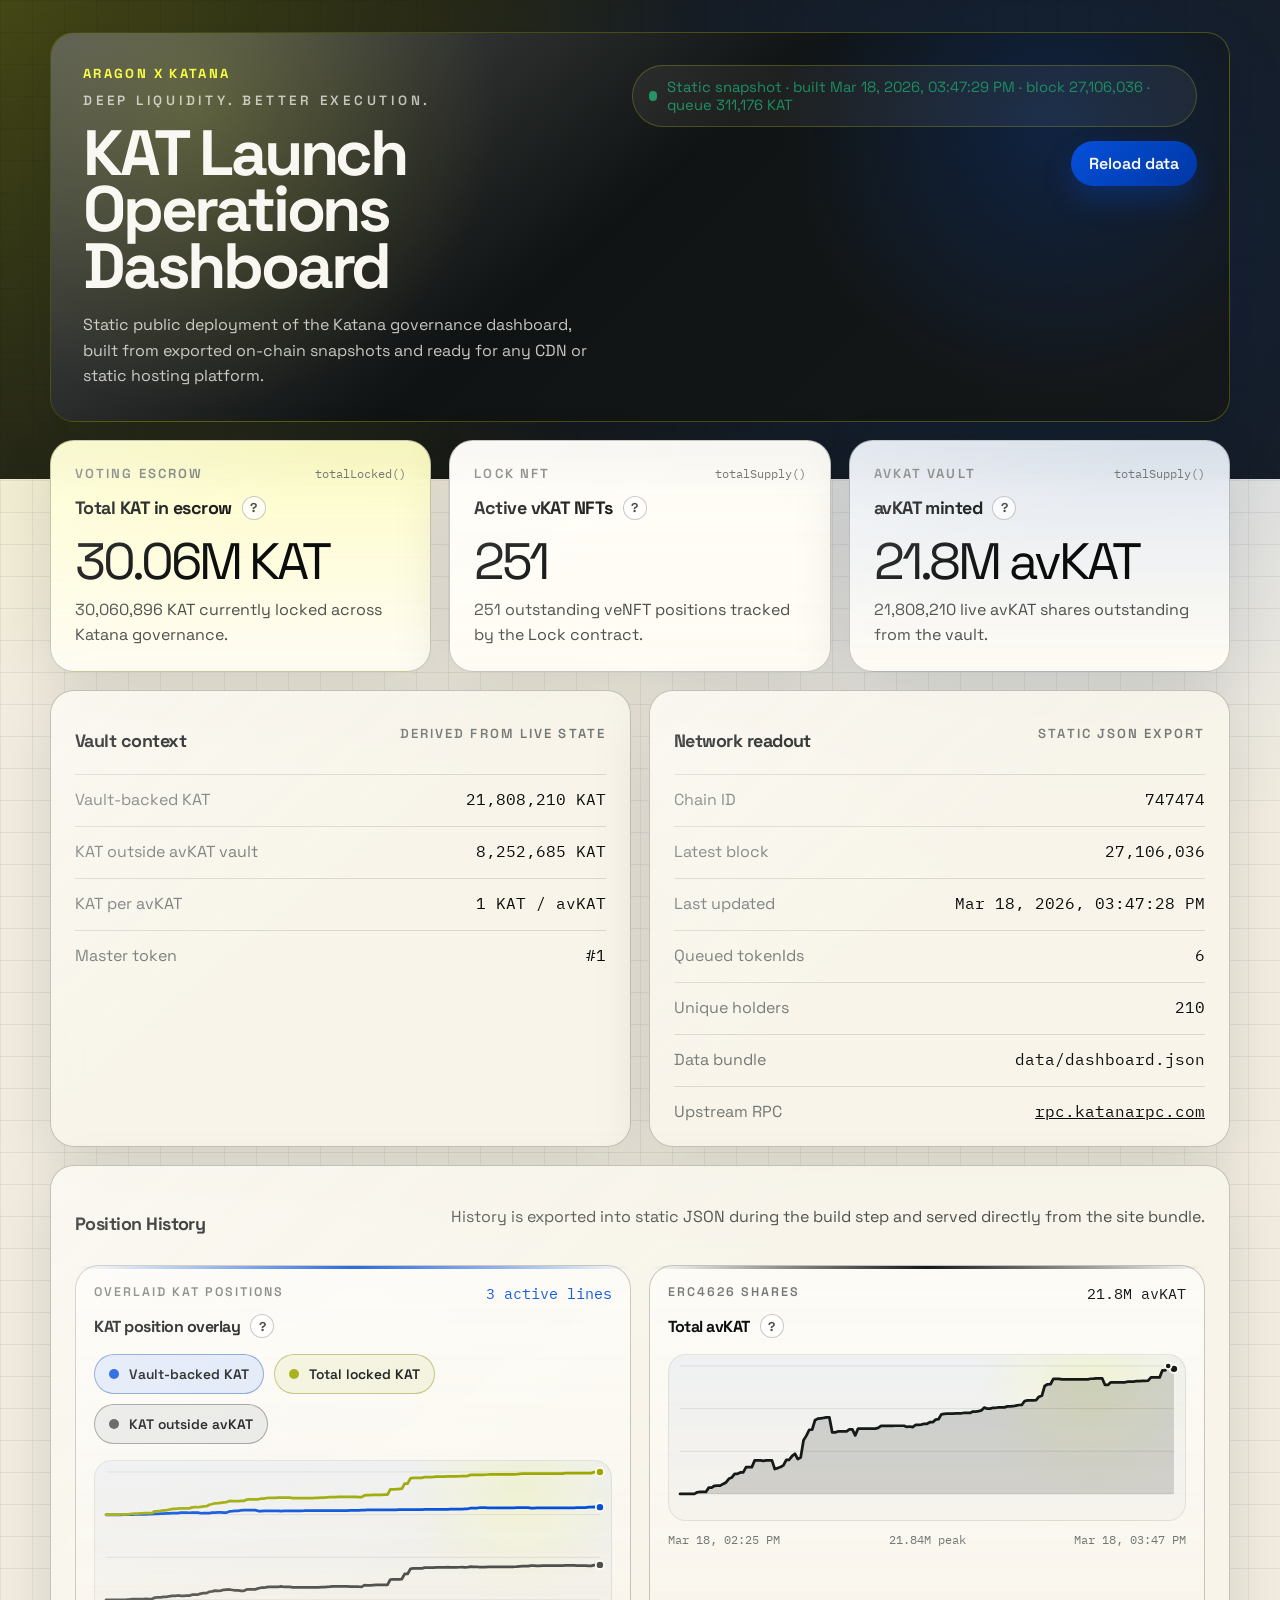
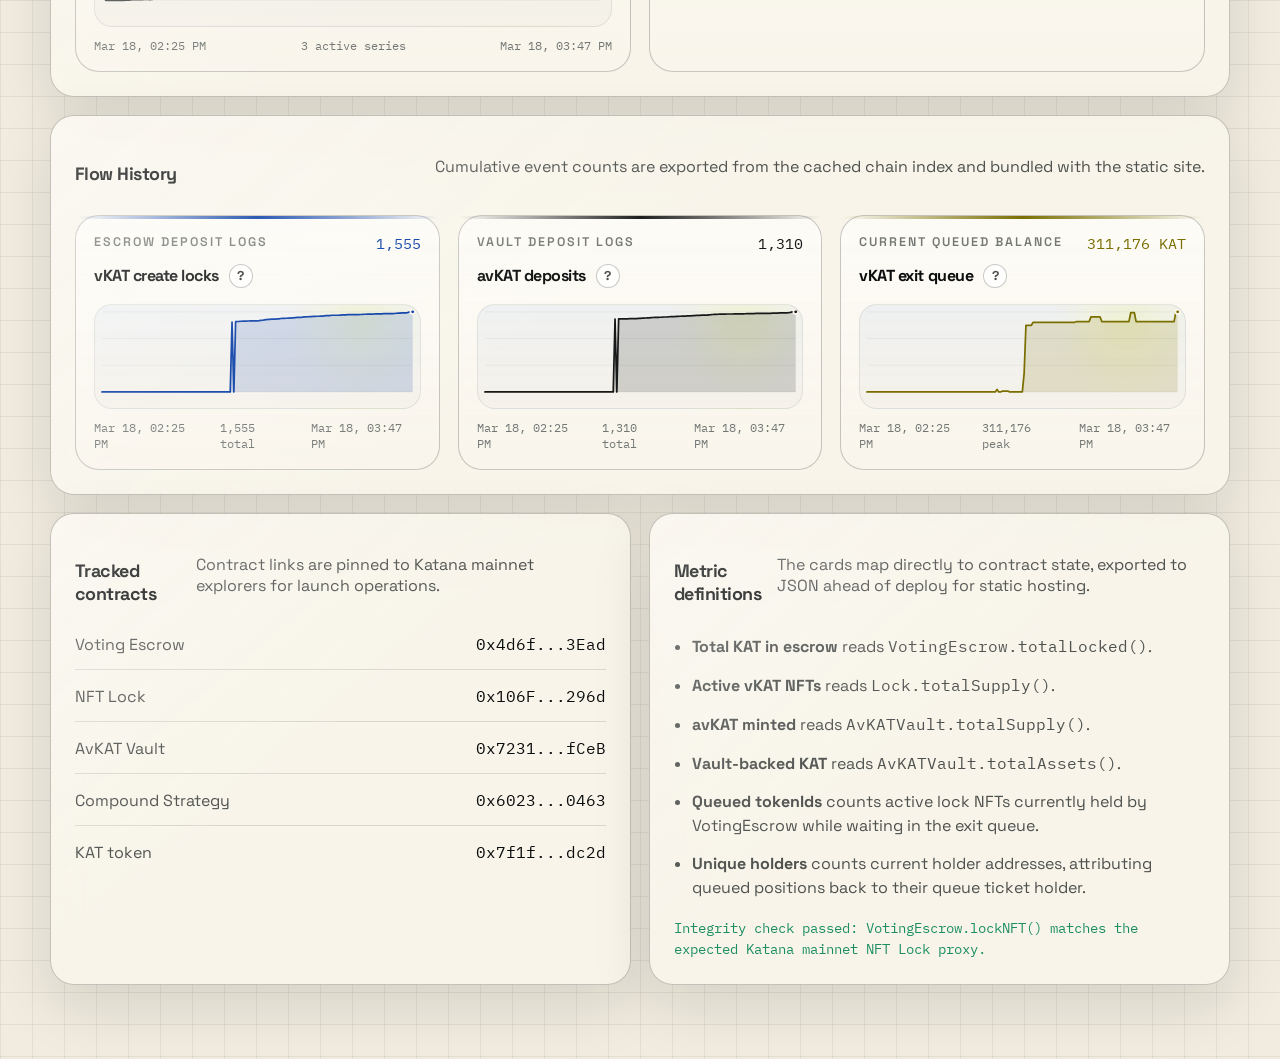
==== static/index.html @ 53f50e7d "works" ====
<!DOCTYPE html>
<html lang="en">
  <head>
    <meta charset="UTF-8" />
    <meta name="viewport" content="width=device-width, initial-scale=1.0" />
    <title>Katana KAT Launch Dashboard</title>
    <link rel="preconnect" href="https://fonts.googleapis.com" />
    <link rel="preconnect" href="https://fonts.gstatic.com" crossorigin />
    <link
      href="https://fonts.googleapis.com/css2?family=IBM+Plex+Mono:wght@400;500&family=Space+Grotesk:wght@400;500;700&display=swap"
      rel="stylesheet"
    />
    <link rel="stylesheet" href="./styles.css" />
  </head>
  <body>
    <div class="page-shell">
      <header class="hero panel">
        <div class="hero-copy">
          <p class="eyebrow">Aragon x Katana</p>
          <p class="hero-banner">Deep Liquidity. Better Execution.</p>
          <h1>KAT Launch Operations Dashboard</h1>
          <p class="hero-text">
            Static public deployment of the Katana governance dashboard, built from exported
            on-chain snapshots and ready for any CDN or static hosting platform.
          </p>
        </div>

        <div class="hero-actions">
          <div class="status-pill" id="statusPill" aria-live="polite">
            <span class="status-dot"></span>
            <span id="statusText">Loading exported Katana snapshot...</span>
          </div>
          <button class="refresh-button" id="refreshButton" type="button">Reload data</button>
        </div>
      </header>

      <section class="warning panel" id="serveWarning" hidden>
        <h2>Serve the static bundle over HTTP</h2>
        <p>
          This version reads from exported JSON files. Serve it with any static host or a local web
          server instead of opening <code>file://</code> directly.
        </p>
        <pre><code>cd /home/jordan/Documents/dev/crypto/aragon/katana-dash/static
python3 -m http.server 8787</code></pre>
      </section>

      <section class="metrics-grid">
        <article class="metric-card panel panel-amber">
          <div class="metric-meta">
            <span class="metric-kicker">Voting Escrow</span>
            <span class="metric-method">totalLocked()</span>
          </div>
          <div class="metric-title-row">
            <h2>Total KAT in escrow</h2>
            <button
              class="tooltip-trigger"
              type="button"
              data-tooltip="Reads VotingEscrow.totalLocked() to show the total amount of KAT currently locked across all vKAT positions."
              aria-label="Explain total KAT in escrow"
            >
              ?
            </button>
          </div>
          <p class="metric-value" id="totalLockedValue">--</p>
          <p class="metric-detail" id="totalLockedDetail">Loading live escrow balance...</p>
        </article>

        <article class="metric-card panel panel-cream">
          <div class="metric-meta">
            <span class="metric-kicker">Lock NFT</span>
            <span class="metric-method">totalSupply()</span>
          </div>
          <div class="metric-title-row">
            <h2>Active vKAT NFTs</h2>
            <button
              class="tooltip-trigger"
              type="button"
              data-tooltip="Reads Lock.totalSupply() to count outstanding veNFT positions that currently exist on Katana."
              aria-label="Explain active vKAT NFTs"
            >
              ?
            </button>
          </div>
          <p class="metric-value" id="activeNftsValue">--</p>
          <p class="metric-detail" id="activeNftsDetail">Loading current outstanding veNFT count...</p>
        </article>

        <article class="metric-card panel panel-rust">
          <div class="metric-meta">
            <span class="metric-kicker">AvKAT Vault</span>
            <span class="metric-method">totalSupply()</span>
          </div>
          <div class="metric-title-row">
            <h2>avKAT minted</h2>
            <button
              class="tooltip-trigger"
              type="button"
              data-tooltip="Reads AvKATVault.totalSupply() to show total outstanding avKAT shares that have been minted."
              aria-label="Explain avKAT minted"
            >
              ?
            </button>
          </div>
          <p class="metric-value" id="avKatMintedValue">--</p>
          <p class="metric-detail" id="avKatMintedDetail">Loading live avKAT share supply...</p>
        </article>
      </section>

      <section class="context-grid">
        <article class="panel context-card">
          <div class="context-heading">
            <h2>Vault context</h2>
            <span class="context-note">Derived from live state</span>
          </div>
          <dl class="data-list">
            <div>
              <dt>Vault-backed KAT</dt>
              <dd id="vaultAssetsValue">--</dd>
            </div>
            <div>
              <dt>KAT outside avKAT vault</dt>
              <dd id="externalLockedValue">--</dd>
            </div>
            <div>
              <dt>KAT per avKAT</dt>
              <dd id="sharePriceValue">--</dd>
            </div>
            <div>
              <dt>Master token</dt>
              <dd id="masterTokenValue">--</dd>
            </div>
          </dl>
        </article>

        <article class="panel context-card">
          <div class="context-heading">
            <h2>Network readout</h2>
            <span class="context-note">Static JSON export</span>
          </div>
          <dl class="data-list">
            <div>
              <dt>Chain ID</dt>
              <dd id="chainIdValue">--</dd>
            </div>
            <div>
              <dt>Latest block</dt>
              <dd id="blockNumberValue">--</dd>
            </div>
            <div>
              <dt>Last updated</dt>
              <dd id="lastUpdatedValue">--</dd>
            </div>
            <div>
              <dt>Queued tokenIds</dt>
              <dd id="queuedTokenIdsValue">--</dd>
            </div>
            <div>
              <dt>Unique holders</dt>
              <dd id="uniqueHolderCountValue">--</dd>
            </div>
            <div>
              <dt>Data bundle</dt>
              <dd id="dbPathValue">--</dd>
            </div>
            <div>
              <dt>Upstream RPC</dt>
              <dd><a href="https://rpc.katanarpc.com" target="_blank" rel="noreferrer">rpc.katanarpc.com</a></dd>
            </div>
          </dl>
        </article>
      </section>

      <section class="panel chart-section">
        <div class="section-heading">
          <h2>Position History</h2>
          <p>History is exported into static JSON during the build step and served directly from the site bundle.</p>
        </div>

        <div class="chart-grid chart-grid-wide">
          <article class="chart-card">
            <div class="chart-card-header">
              <div>
                <p class="chart-kicker">Overlaid KAT positions</p>
                <div class="chart-title-row">
                  <h3>KAT position overlay</h3>
                  <button
                    class="tooltip-trigger"
                    type="button"
                    data-tooltip="Compares the three KAT-denominated position series over time. Use the toggle chips to turn each line on or off."
                    aria-label="Explain KAT position overlay chart"
                  >
                    ?
                  </button>
                </div>
              </div>
              <p class="chart-current" id="katOverviewSummary">--</p>
            </div>
            <div class="chart-toggle-group" id="katOverviewLegend" aria-label="Toggle KAT series"></div>
            <div class="chart-shell" id="katOverviewChart"></div>
          </article>

          <article class="chart-card">
            <div class="chart-card-header">
              <div>
                <p class="chart-kicker">ERC4626 shares</p>
                <div class="chart-title-row">
                  <h3>Total avKAT</h3>
                  <button
                    class="tooltip-trigger"
                    type="button"
                    data-tooltip="Historical snapshots of AvKATVault.totalSupply(), showing total avKAT shares outstanding over time."
                    aria-label="Explain total avKAT chart"
                  >
                    ?
                  </button>
                </div>
              </div>
              <p class="chart-current" id="avKatSupplyChartValue">--</p>
            </div>
            <div class="chart-shell" id="avKatSupplyChart"></div>
          </article>
        </div>
      </section>

      <section class="panel chart-section">
        <div class="section-heading">
          <h2>Flow History</h2>
          <p>Cumulative event counts are exported from the cached chain index and bundled with the static site.</p>
        </div>

        <div class="chart-grid">
          <article class="chart-card">
            <div class="chart-card-header">
              <div>
                <p class="chart-kicker">Escrow deposit logs</p>
                <div class="chart-title-row">
                  <h3>vKAT create locks</h3>
                  <button
                    class="tooltip-trigger"
                    type="button"
                    data-tooltip="Cumulative count of VotingEscrow Deposit events, used here as the number of create-lock actions observed on Katana."
                    aria-label="Explain vKAT create locks chart"
                  >
                    ?
                  </button>
                </div>
              </div>
              <p class="chart-current" id="vkatCreateCountChartValue">--</p>
            </div>
            <div class="chart-shell" id="vkatCreateCountChart"></div>
          </article>

          <article class="chart-card">
            <div class="chart-card-header">
              <div>
                <p class="chart-kicker">Vault deposit logs</p>
                <div class="chart-title-row">
                  <h3>avKAT deposits</h3>
                  <button
                    class="tooltip-trigger"
                    type="button"
                    data-tooltip="Cumulative count of AvKATVault Deposit events, representing ERC4626 deposit actions into the avKAT vault."
                    aria-label="Explain avKAT deposits chart"
                  >
                    ?
                  </button>
                </div>
              </div>
              <p class="chart-current" id="avkatDepositCountChartValue">--</p>
            </div>
            <div class="chart-shell" id="avkatDepositCountChart"></div>
          </article>

          <article class="chart-card">
            <div class="chart-card-header">
              <div>
                <p class="chart-kicker">Current queued balance</p>
                <div class="chart-title-row">
                  <h3>vKAT exit queue</h3>
                  <button
                    class="tooltip-trigger"
                    type="button"
                    data-tooltip="Historical snapshots of VotingEscrow.currentExitingAmount(), showing how much KAT is currently sitting in the exit queue."
                    aria-label="Explain exit queue chart"
                  >
                    ?
                  </button>
                </div>
              </div>
              <p class="chart-current" id="exitQueueChartValue">--</p>
            </div>
            <div class="chart-shell" id="exitQueueChart"></div>
          </article>
        </div>
      </section>

      <section class="contracts-grid">
        <article class="panel contracts-panel">
          <div class="section-heading">
            <h2>Tracked contracts</h2>
            <p>Contract links are pinned to Katana mainnet explorers for launch operations.</p>
          </div>
          <div class="contract-list">
            <div class="contract-row">
              <span class="contract-label">Voting Escrow</span>
              <a
                id="votingEscrowLink"
                href="https://katanascan.com/address/0x4d6fC15Ca6258b168225D283262743C623c13Ead"
                target="_blank"
                rel="noreferrer"
              >
                0x4d6f...3Ead
              </a>
            </div>
            <div class="contract-row">
              <span class="contract-label">NFT Lock</span>
              <a
                id="lockNftLink"
                href="https://katanascan.com/address/0x106F7D67Ea25Cb9eFf5064CF604ebf6259Ff296d"
                target="_blank"
                rel="noreferrer"
              >
                0x106F...296d
              </a>
            </div>
            <div class="contract-row">
              <span class="contract-label">AvKAT Vault</span>
              <a
                id="vaultLink"
                href="https://katanascan.com/address/0x7231dbaCdFc968E07656D12389AB20De82FbfCeB"
                target="_blank"
                rel="noreferrer"
              >
                0x7231...fCeB
              </a>
            </div>
            <div class="contract-row">
              <span class="contract-label">Compound Strategy</span>
              <a id="strategyLink" href="#" target="_blank" rel="noreferrer">Loading...</a>
            </div>
            <div class="contract-row">
              <span class="contract-label">KAT token</span>
              <a id="katTokenLink" href="#" target="_blank" rel="noreferrer">Loading...</a>
            </div>
          </div>
        </article>

        <article class="panel methodology-panel">
          <div class="section-heading">
            <h2>Metric definitions</h2>
            <p>The cards map directly to contract state, exported to JSON ahead of deploy for static hosting.</p>
          </div>
          <ul class="methodology-list">
            <li><strong>Total KAT in escrow</strong> reads <code>VotingEscrow.totalLocked()</code>.</li>
            <li><strong>Active vKAT NFTs</strong> reads <code>Lock.totalSupply()</code>.</li>
            <li><strong>avKAT minted</strong> reads <code>AvKATVault.totalSupply()</code>.</li>
            <li><strong>Vault-backed KAT</strong> reads <code>AvKATVault.totalAssets()</code>.</li>
            <li><strong>Queued tokenIds</strong> counts active lock NFTs currently held by VotingEscrow while waiting in the exit queue.</li>
            <li><strong>Unique holders</strong> counts current holder addresses, attributing queued positions back to their queue ticket holder.</li>
          </ul>
          <p class="footnote" id="integrityNote">
            Integrity check pending: validating the escrow's reported lock NFT against the expected
            mainnet lock address.
          </p>
        </article>
      </section>
    </div>

    <script type="module" src="./app.js"></script>
  </body>
</html>
---- static/styles.css ----
:root {
  --bg: #f1ecdf;
  --bg-grid: rgba(8, 8, 8, 0.06);
  --panel: rgba(249, 245, 235, 0.9);
  --panel-strong: rgba(255, 252, 244, 0.96);
  --ink: #0b0d0d;
  --ink-soft: #4d504d;
  --ink-faint: #747875;
  --line: rgba(11, 13, 13, 0.12);
  --line-strong: rgba(11, 13, 13, 0.22);
  --katana-yellow: #f6ff09;
  --katana-blue: #0550db;
  --katana-blue-soft: rgba(5, 80, 219, 0.12);
  --katana-yellow-soft: rgba(246, 255, 9, 0.18);
  --success: #1c8e62;
  --danger: #d14f39;
  --shadow: 0 20px 60px rgba(9, 15, 24, 0.12);
  --radius: 24px;
}

* {
  box-sizing: border-box;
}

html {
  min-height: 100%;
  background:
    radial-gradient(circle at top left, rgba(246, 255, 9, 0.2), transparent 24%),
    radial-gradient(circle at 82% 8%, rgba(5, 80, 219, 0.18), transparent 24%),
    linear-gradient(180deg, #171918 0%, #171918 18%, var(--bg) 18%, var(--bg) 100%);
}

body {
  margin: 0;
  min-height: 100vh;
  color: var(--ink);
  font-family: "Space Grotesk", "Avenir Next", "Segoe UI", sans-serif;
  background:
    linear-gradient(90deg, var(--bg-grid) 1px, transparent 1px),
    linear-gradient(var(--bg-grid) 1px, transparent 1px);
  background-size: 32px 32px;
}

a {
  color: inherit;
}

code,
pre,
.metric-method,
.contract-row a,
.data-list dd,
.footnote {
  font-family: "IBM Plex Mono", "SFMono-Regular", monospace;
}

.page-shell {
  width: min(1180px, calc(100vw - 32px));
  margin: 0 auto;
  padding: 32px 0 56px;
}

.panel {
  position: relative;
  overflow: hidden;
  border: 1px solid var(--line-strong);
  border-radius: var(--radius);
  background: var(--panel);
  box-shadow: var(--shadow);
  backdrop-filter: blur(14px);
}

.panel::after {
  content: "";
  position: absolute;
  inset: 0;
  pointer-events: none;
  background: linear-gradient(140deg, rgba(255, 255, 255, 0.3), transparent 48%);
}

.hero {
  display: flex;
  gap: 24px;
  justify-content: space-between;
  padding: 32px;
  margin-bottom: 18px;
  color: #f8f6ef;
  border-color: rgba(246, 255, 9, 0.24);
  background:
    radial-gradient(circle at 12% 18%, rgba(246, 255, 9, 0.18), transparent 28%),
    radial-gradient(circle at 85% 24%, rgba(5, 80, 219, 0.22), transparent 26%),
    linear-gradient(135deg, #090b0b 0%, #121515 60%, #15181a 100%);
  animation: rise 0.55s ease-out both;
}

.hero-copy {
  max-width: 760px;
}

.eyebrow {
  margin: 0 0 10px;
  color: var(--katana-yellow);
  font-size: 0.82rem;
  font-weight: 700;
  letter-spacing: 0.18em;
  text-transform: uppercase;
}

.hero-banner {
  margin: 0 0 16px;
  color: rgba(248, 246, 239, 0.72);
  font-size: 0.84rem;
  font-weight: 600;
  letter-spacing: 0.28em;
  text-transform: uppercase;
}

.hero h1 {
  margin: 0;
  font-size: clamp(2.4rem, 5vw, 4.8rem);
  line-height: 0.88;
  letter-spacing: -0.05em;
  max-width: 10ch;
}

.hero-text {
  margin: 18px 0 0;
  max-width: 62ch;
  color: rgba(248, 246, 239, 0.78);
  font-size: 1rem;
  line-height: 1.6;
}

.hero-actions {
  display: flex;
  flex-direction: column;
  align-items: flex-end;
  gap: 14px;
  min-width: 240px;
}

.status-pill {
  display: inline-flex;
  align-items: center;
  gap: 10px;
  max-width: 100%;
  padding: 12px 16px;
  border: 1px solid rgba(246, 255, 9, 0.2);
  border-radius: 999px;
  color: rgba(248, 246, 239, 0.8);
  background: rgba(255, 255, 255, 0.06);
  font-size: 0.92rem;
}

.status-pill[data-state="ok"] {
  color: var(--success);
}

.status-pill[data-state="error"] {
  color: var(--danger);
}

.status-dot {
  width: 10px;
  height: 10px;
  border-radius: 999px;
  background: currentColor;
  box-shadow: 0 0 0 0 rgba(47, 124, 82, 0.34);
  animation: pulse 1.9s infinite;
}

.refresh-button {
  cursor: pointer;
  border: none;
  border-radius: 999px;
  padding: 12px 18px;
  color: #fbfbf3;
  background: linear-gradient(135deg, var(--katana-blue), #0037a3);
  font: inherit;
  font-weight: 600;
  box-shadow: 0 14px 28px rgba(5, 80, 219, 0.28);
  transition:
    transform 0.2s ease,
    opacity 0.2s ease;
}

.refresh-button:hover:not(:disabled) {
  transform: translateY(-1px);
}

.refresh-button:disabled {
  opacity: 0.62;
  cursor: wait;
}

.warning {
  margin-bottom: 18px;
  padding: 20px 22px;
  border-color: rgba(5, 80, 219, 0.24);
  background:
    linear-gradient(180deg, rgba(5, 80, 219, 0.08), rgba(255, 252, 244, 0.92)),
    var(--panel-strong);
}

.warning h2 {
  margin: 0 0 10px;
  font-size: 1rem;
}

.warning p,
.warning pre {
  margin: 0;
  color: var(--ink-soft);
  line-height: 1.5;
}

.warning pre {
  margin-top: 12px;
  padding: 12px 14px;
  border-radius: 18px;
  background: rgba(33, 24, 16, 0.07);
  overflow: auto;
}

.metrics-grid,
.context-grid,
.contracts-grid,
.chart-grid {
  display: grid;
  gap: 18px;
}

.metrics-grid {
  grid-template-columns: repeat(3, minmax(0, 1fr));
  margin-bottom: 18px;
}

.context-grid,
.contracts-grid {
  grid-template-columns: repeat(2, minmax(0, 1fr));
  margin-bottom: 18px;
}

.chart-grid {
  grid-template-columns: repeat(3, minmax(0, 1fr));
}

.chart-grid-wide {
  grid-template-columns: repeat(2, minmax(0, 1fr));
}

.metric-card,
.context-card,
.contracts-panel,
.methodology-panel,
.chart-section {
  padding: 24px;
  animation: rise 0.55s ease-out both;
}

.metrics-grid > :nth-child(2) {
  animation-delay: 0.08s;
}

.metrics-grid > :nth-child(3) {
  animation-delay: 0.16s;
}

.panel-amber {
  background:
    linear-gradient(180deg, rgba(246, 255, 9, 0.2), rgba(255, 252, 244, 0.94)),
    var(--panel-strong);
}

.panel-cream {
  background:
    linear-gradient(180deg, rgba(255, 255, 255, 0.3), rgba(255, 252, 244, 0.94)),
    var(--panel-strong);
}

.panel-rust {
  background:
    linear-gradient(180deg, rgba(5, 80, 219, 0.12), rgba(255, 252, 244, 0.94)),
    var(--panel-strong);
}

.metric-meta,
.section-heading,
.context-heading {
  display: flex;
  align-items: center;
  justify-content: space-between;
  gap: 16px;
}

.metric-kicker,
.context-note {
  color: var(--ink-faint);
  font-size: 0.82rem;
  font-weight: 600;
  letter-spacing: 0.16em;
  text-transform: uppercase;
}

.metric-method {
  color: var(--ink-faint);
  font-size: 0.75rem;
}

.metric-card h2,
.section-heading h2,
.context-heading h2 {
  margin: 14px 0 0;
  font-size: 1.12rem;
  letter-spacing: -0.03em;
}

.metric-title-row,
.chart-title-row {
  display: flex;
  align-items: center;
  gap: 10px;
  margin-top: 14px;
}

.metric-title-row h2,
.chart-title-row h3 {
  margin: 0;
}

.tooltip-trigger {
  position: relative;
  z-index: 3;
  flex: 0 0 auto;
  width: 24px;
  height: 24px;
  display: inline-flex;
  align-items: center;
  justify-content: center;
  padding: 0;
  border: 1px solid var(--line-strong);
  border-radius: 999px;
  background: rgba(255, 255, 255, 0.74);
  color: var(--ink-soft);
  font: inherit;
  font-size: 0.8rem;
  font-weight: 700;
  cursor: help;
  transition:
    color 0.16s ease,
    border-color 0.16s ease,
    background 0.16s ease,
    transform 0.16s ease;
}

.tooltip-trigger:hover,
.tooltip-trigger:focus,
.tooltip-trigger:focus-visible {
  color: #f8f6ef;
  border-color: rgba(246, 255, 9, 0.3);
  background: #0d1114;
  transform: translateY(-1px);
}

.tooltip-trigger::before,
.tooltip-trigger::after {
  position: absolute;
  left: 50%;
  opacity: 0;
  pointer-events: none;
  transition:
    opacity 0.16s ease,
    transform 0.16s ease;
}

.tooltip-trigger::before {
  content: "";
  top: calc(100% + 2px);
  transform: translate(-50%, -4px);
  border: 7px solid transparent;
  border-bottom: none;
  border-top-color: #0d1114;
}

.tooltip-trigger::after {
  content: attr(data-tooltip);
  top: calc(100% + 10px);
  width: min(260px, 62vw);
  transform: translate(-50%, -6px);
  padding: 10px 12px;
  border: 1px solid rgba(246, 255, 9, 0.32);
  border-radius: 14px;
  color: #f5f4ed;
  background: #0d1114;
  box-shadow: 0 18px 42px rgba(9, 15, 24, 0.28);
  font-family: "IBM Plex Mono", "SFMono-Regular", monospace;
  font-size: 0.74rem;
  font-weight: 400;
  line-height: 1.55;
  text-align: left;
  white-space: normal;
}

.tooltip-trigger:hover::before,
.tooltip-trigger:hover::after,
.tooltip-trigger:focus::before,
.tooltip-trigger:focus::after,
.tooltip-trigger:focus-visible::before,
.tooltip-trigger:focus-visible::after {
  opacity: 1;
  transform: translate(-50%, 0);
}

.tooltip-trigger:focus {
  outline: 2px solid var(--katana-blue);
  outline-offset: 2px;
}

.tooltip-trigger:focus-visible {
  outline: 2px solid var(--katana-blue);
  outline-offset: 2px;
}

.tooltip-trigger:focus:not(:focus-visible) {
  outline: none;
}

.section-heading p,
.metric-detail,
.methodology-panel p,
.footnote {
  color: var(--ink-soft);
}

.metric-value {
  margin: 18px 0 12px;
  font-size: clamp(2rem, 4vw, 3.6rem);
  line-height: 0.94;
  letter-spacing: -0.06em;
}

.metric-detail {
  margin: 0;
  min-height: 3em;
  line-height: 1.55;
}

.data-list {
  display: grid;
  gap: 16px;
  margin: 22px 0 0;
}

.data-list div {
  display: flex;
  justify-content: space-between;
  gap: 16px;
  padding-top: 14px;
  border-top: 1px solid var(--line);
}

.data-list dt {
  color: var(--ink-faint);
}

.data-list dd {
  margin: 0;
  text-align: right;
}

.contract-list {
  display: grid;
  gap: 16px;
  margin-top: 22px;
}

.chart-section {
  margin-bottom: 18px;
}

.chart-grid {
  margin-top: 22px;
}

.chart-card {
  --chart-accent: var(--katana-blue);
  position: relative;
  display: flex;
  flex-direction: column;
  padding: 18px;
  border: 1px solid var(--line-strong);
  border-radius: 24px;
  background:
    linear-gradient(180deg, rgba(255, 255, 255, 0.58), rgba(249, 245, 235, 0.92));
}

.chart-card::before {
  content: "";
  position: absolute;
  inset: 0 0 auto;
  height: 3px;
  background: linear-gradient(90deg, rgba(11, 13, 13, 0), var(--chart-accent), rgba(11, 13, 13, 0));
}

.chart-card-header {
  display: flex;
  align-items: flex-start;
  justify-content: space-between;
  gap: 16px;
  margin-bottom: 16px;
}

.chart-kicker {
  margin: 0 0 6px;
  color: var(--ink-faint);
  font-size: 0.78rem;
  font-weight: 600;
  letter-spacing: 0.16em;
  text-transform: uppercase;
}

.chart-card h3 {
  margin: 0;
  font-size: 1rem;
  letter-spacing: -0.03em;
}

.chart-current {
  margin: 0;
  color: var(--chart-accent);
  font-family: "IBM Plex Mono", "SFMono-Regular", monospace;
  font-size: 0.92rem;
  text-align: right;
}

.chart-shell {
  flex: 1 1 auto;
  min-height: 0;
}

.chart-toggle-group {
  display: flex;
  flex-wrap: wrap;
  gap: 10px;
  margin: 0 0 16px;
}

.chart-toggle {
  display: inline-flex;
  align-items: center;
  gap: 10px;
  padding: 10px 14px;
  border: 1px solid rgba(11, 13, 13, 0.12);
  border-radius: 999px;
  background: rgba(255, 255, 255, 0.58);
  color: var(--ink-soft);
  font: inherit;
  font-size: 0.86rem;
  font-weight: 600;
  cursor: pointer;
  transition:
    transform 0.16s ease,
    border-color 0.16s ease,
    color 0.16s ease,
    background 0.16s ease;
}

.chart-toggle:hover,
.chart-toggle:focus,
.chart-toggle:focus-visible {
  transform: translateY(-1px);
  border-color: color-mix(in srgb, var(--toggle-color) 30%, rgba(11, 13, 13, 0.16));
  color: var(--ink);
}

.chart-toggle.is-active {
  border-color: color-mix(in srgb, var(--toggle-color) 35%, rgba(11, 13, 13, 0.16));
  background: color-mix(in srgb, var(--toggle-color) 12%, rgba(255, 255, 255, 0.66));
  color: var(--ink);
}

.chart-toggle:focus-visible {
  outline: 2px solid rgba(5, 80, 219, 0.6);
  outline-offset: 2px;
}

.chart-toggle-swatch,
.chart-tooltip-series-dot {
  width: 10px;
  height: 10px;
  border-radius: 999px;
  flex: 0 0 auto;
  background: var(--toggle-color);
}

.chart-interactive {
  position: relative;
  aspect-ratio: 560 / 180;
  overflow: hidden;
  border: 1px solid rgba(11, 13, 13, 0.08);
  border-radius: 18px;
  background:
    radial-gradient(circle at 82% 16%, rgba(246, 255, 9, 0.12), transparent 26%),
    linear-gradient(180deg, rgba(5, 80, 219, 0.05), rgba(11, 13, 13, 0.02));
  cursor: crosshair;
  touch-action: pan-y;
}

.chart-interactive:focus,
.chart-interactive:focus-visible {
  outline: 2px solid rgba(5, 80, 219, 0.7);
  outline-offset: 2px;
}

.chart-hover-line,
.chart-hover-dot,
.chart-hover-tooltip,
.chart-hover-series {
  position: absolute;
  z-index: 2;
  pointer-events: none;
}

.chart-hover-line,
.chart-hover-dot,
.chart-hover-tooltip {
  opacity: 0;
  transition: opacity 0.12s ease;
}

.chart-interactive.is-active .chart-hover-line,
.chart-interactive.is-active .chart-hover-dot,
.chart-interactive.is-active .chart-hover-tooltip {
  opacity: 1;
}

.chart-hover-line {
  top: 0;
  bottom: 0;
  width: 1px;
  background: rgba(11, 13, 13, 0.18);
  transform: translateX(-0.5px);
}

.chart-hover-series {
  inset: 0;
}

.chart-hover-dot {
  width: 10px;
  height: 10px;
  border: 2px solid #f8f3e6;
  border-radius: 999px;
  transform: translate(-50%, -50%);
  box-shadow: 0 6px 16px rgba(9, 15, 24, 0.2);
}

.chart-hover-tooltip {
  top: 0;
  left: 0;
  min-width: 132px;
  max-width: 180px;
  padding: 10px 12px;
  border: 1px solid rgba(246, 255, 9, 0.24);
  border-radius: 14px;
  background: rgba(11, 13, 13, 0.94);
  color: #f5f4ed;
  box-shadow: 0 18px 40px rgba(9, 15, 24, 0.28);
}

.chart-hover-tooltip-wide {
  min-width: 220px;
  max-width: 320px;
}

.chart-tooltip-label,
.chart-tooltip-value {
  margin: 0;
  font-family: "IBM Plex Mono", "SFMono-Regular", monospace;
  line-height: 1.45;
}

.chart-tooltip-label {
  color: rgba(245, 244, 237, 0.68);
  font-size: 0.72rem;
}

.chart-tooltip-value {
  margin-top: 4px;
  font-size: 0.82rem;
  font-weight: 500;
}

.chart-tooltip-list {
  display: grid;
  gap: 8px;
  margin-top: 8px;
  font-family: "IBM Plex Mono", "SFMono-Regular", monospace;
  font-size: 0.78rem;
}

.chart-tooltip-row {
  display: flex;
  justify-content: space-between;
  gap: 16px;
}

.chart-tooltip-series {
  display: inline-flex;
  align-items: center;
  gap: 8px;
  color: rgba(245, 244, 237, 0.9);
}

.chart-svg {
  display: block;
  width: 100%;
  height: 100%;
}

.chart-grid-line {
  stroke: rgba(11, 13, 13, 0.1);
  stroke-width: 1;
}

.chart-area {
  opacity: 0.16;
}

.chart-line {
  fill: none;
  stroke-width: 3;
  stroke-linecap: round;
  stroke-linejoin: round;
}

.chart-endpoint {
  stroke: #fff9f1;
  stroke-width: 2;
}

.chart-footer {
  display: flex;
  justify-content: space-between;
  gap: 16px;
  margin-top: 10px;
  color: var(--ink-faint);
  font-family: "IBM Plex Mono", "SFMono-Regular", monospace;
  font-size: 0.78rem;
}

.chart-empty {
  display: flex;
  align-items: center;
  justify-content: center;
  min-height: 180px;
  padding: 18px;
  border: 1px dashed rgba(11, 13, 13, 0.18);
  border-radius: 20px;
  color: var(--ink-faint);
  font-size: 0.92rem;
  text-align: center;
  line-height: 1.5;
  background: rgba(255, 255, 255, 0.46);
}

.contract-row {
  display: flex;
  flex-wrap: wrap;
  align-items: center;
  justify-content: space-between;
  gap: 10px 18px;
  padding-bottom: 14px;
  border-bottom: 1px solid var(--line);
}

.contract-row:last-child {
  padding-bottom: 0;
  border-bottom: none;
}

.contract-label {
  color: var(--ink-soft);
}

.contract-row a {
  text-decoration: none;
}

.contract-row a:hover {
  text-decoration: underline;
}

.methodology-list {
  display: grid;
  gap: 14px;
  margin: 22px 0 18px;
  padding-left: 18px;
  color: var(--ink-soft);
  line-height: 1.5;
}

.footnote {
  margin: 0;
  font-size: 0.88rem;
  line-height: 1.5;
}

.is-live {
  animation: flash 0.65s ease;
}

@keyframes rise {
  from {
    opacity: 0;
    transform: translateY(14px);
  }

  to {
    opacity: 1;
    transform: translateY(0);
  }
}

@keyframes pulse {
  0% {
    box-shadow: 0 0 0 0 rgba(47, 124, 82, 0.35);
  }

  70% {
    box-shadow: 0 0 0 10px rgba(47, 124, 82, 0);
  }

  100% {
    box-shadow: 0 0 0 0 rgba(47, 124, 82, 0);
  }
}

@keyframes flash {
  0% {
    background-color: rgba(213, 141, 42, 0.18);
  }

  100% {
    background-color: transparent;
  }
}

@media (max-width: 980px) {
  .metrics-grid,
  .context-grid,
  .contracts-grid,
  .chart-grid,
  .chart-grid-wide {
    grid-template-columns: 1fr;
  }

  .hero {
    flex-direction: column;
  }

  .hero-actions {
    align-items: flex-start;
    min-width: 0;
  }
}

@media (max-width: 640px) {
  .page-shell {
    width: min(100vw - 20px, 1180px);
    padding-top: 18px;
    padding-bottom: 28px;
  }

  .hero,
  .metric-card,
  .context-card,
  .contracts-panel,
  .methodology-panel,
  .chart-section,
  .warning {
    padding: 20px;
    border-radius: 22px;
  }

  .metric-value {
    font-size: 2.2rem;
  }

  .data-list div,
  .contract-row,
  .metric-meta,
  .section-heading,
  .context-heading,
  .chart-card-header,
  .metric-title-row,
  .chart-title-row {
    flex-direction: column;
    align-items: flex-start;
  }

  .data-list dd {
    text-align: left;
  }

  .chart-current {
    text-align: left;
  }

  .tooltip-trigger::after {
    left: 0;
    transform: translate(0, -6px);
  }

  .tooltip-trigger::before {
    left: 12px;
    transform: translate(0, -4px);
  }

.tooltip-trigger:hover::before,
.tooltip-trigger:hover::after,
.tooltip-trigger:focus::before,
.tooltip-trigger:focus::after,
.tooltip-trigger:focus-visible::before,
.tooltip-trigger:focus-visible::after {
  transform: translate(0, 0);
}
}
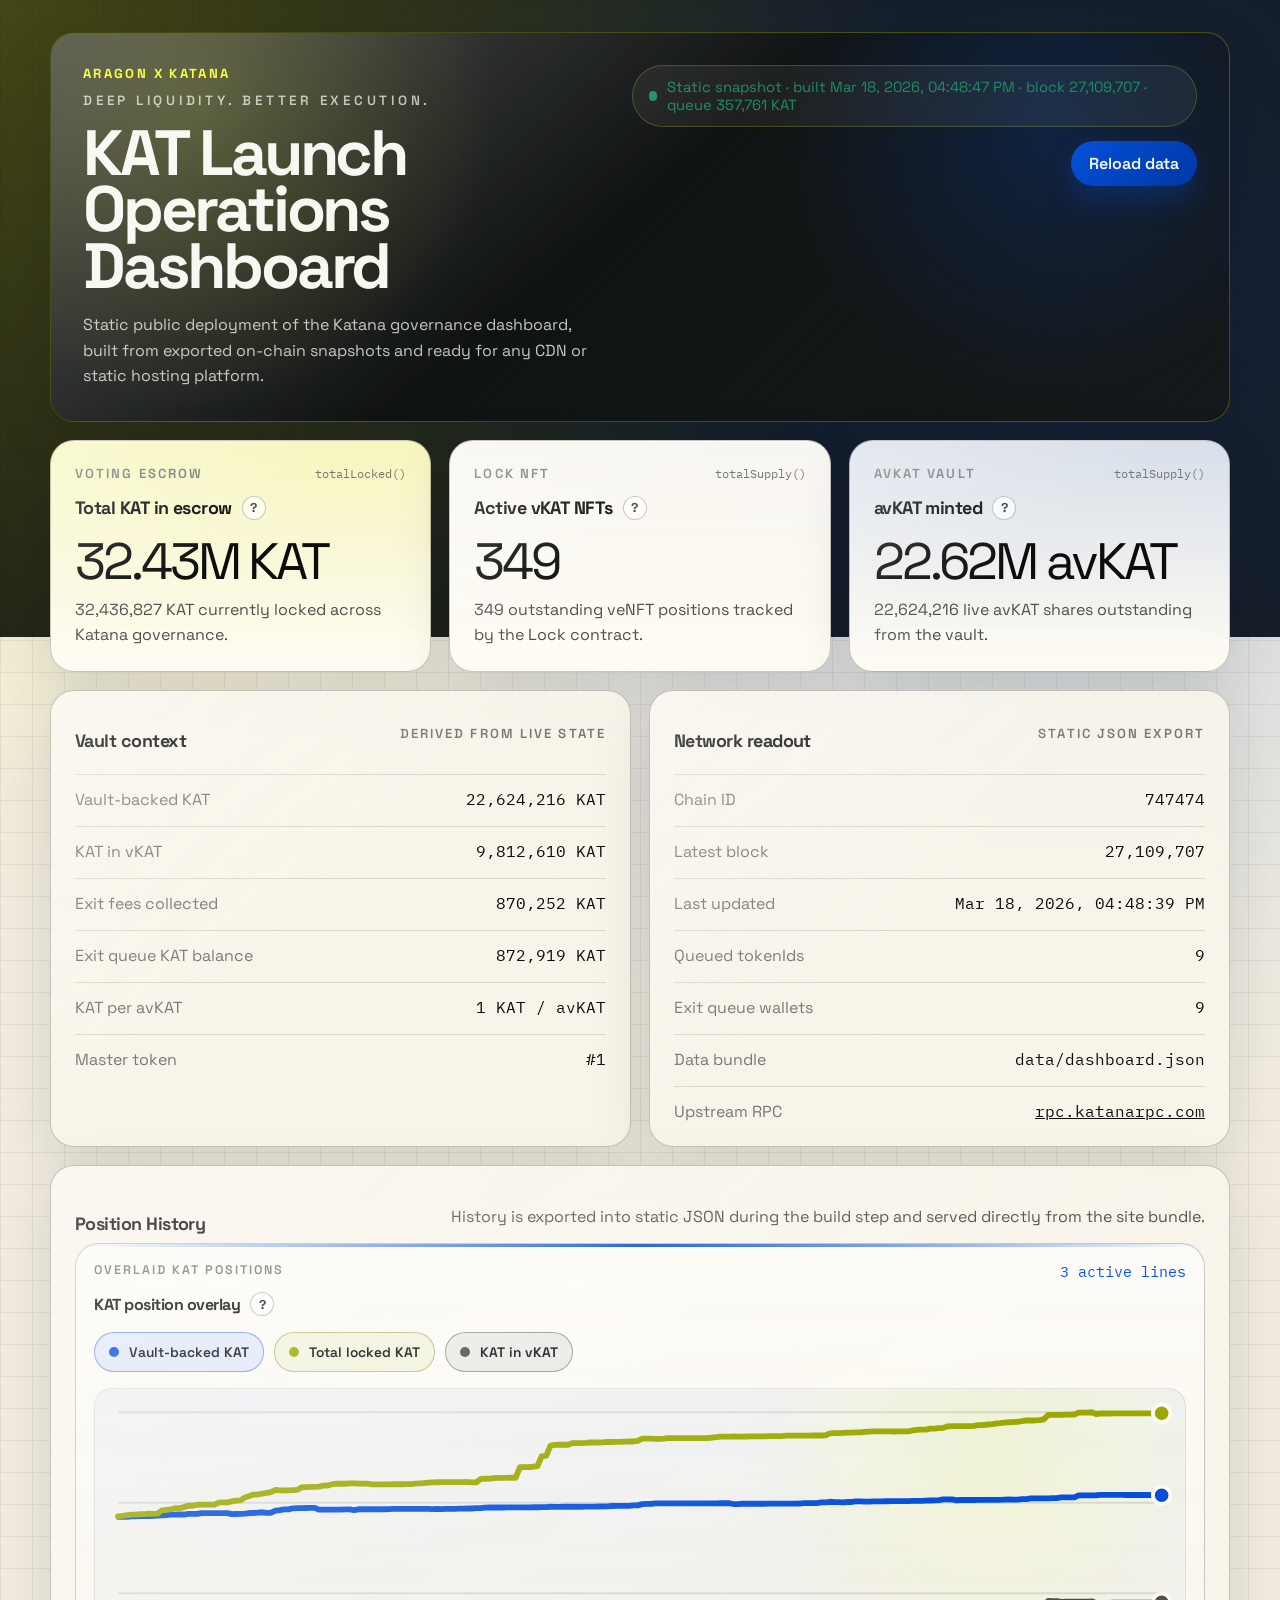
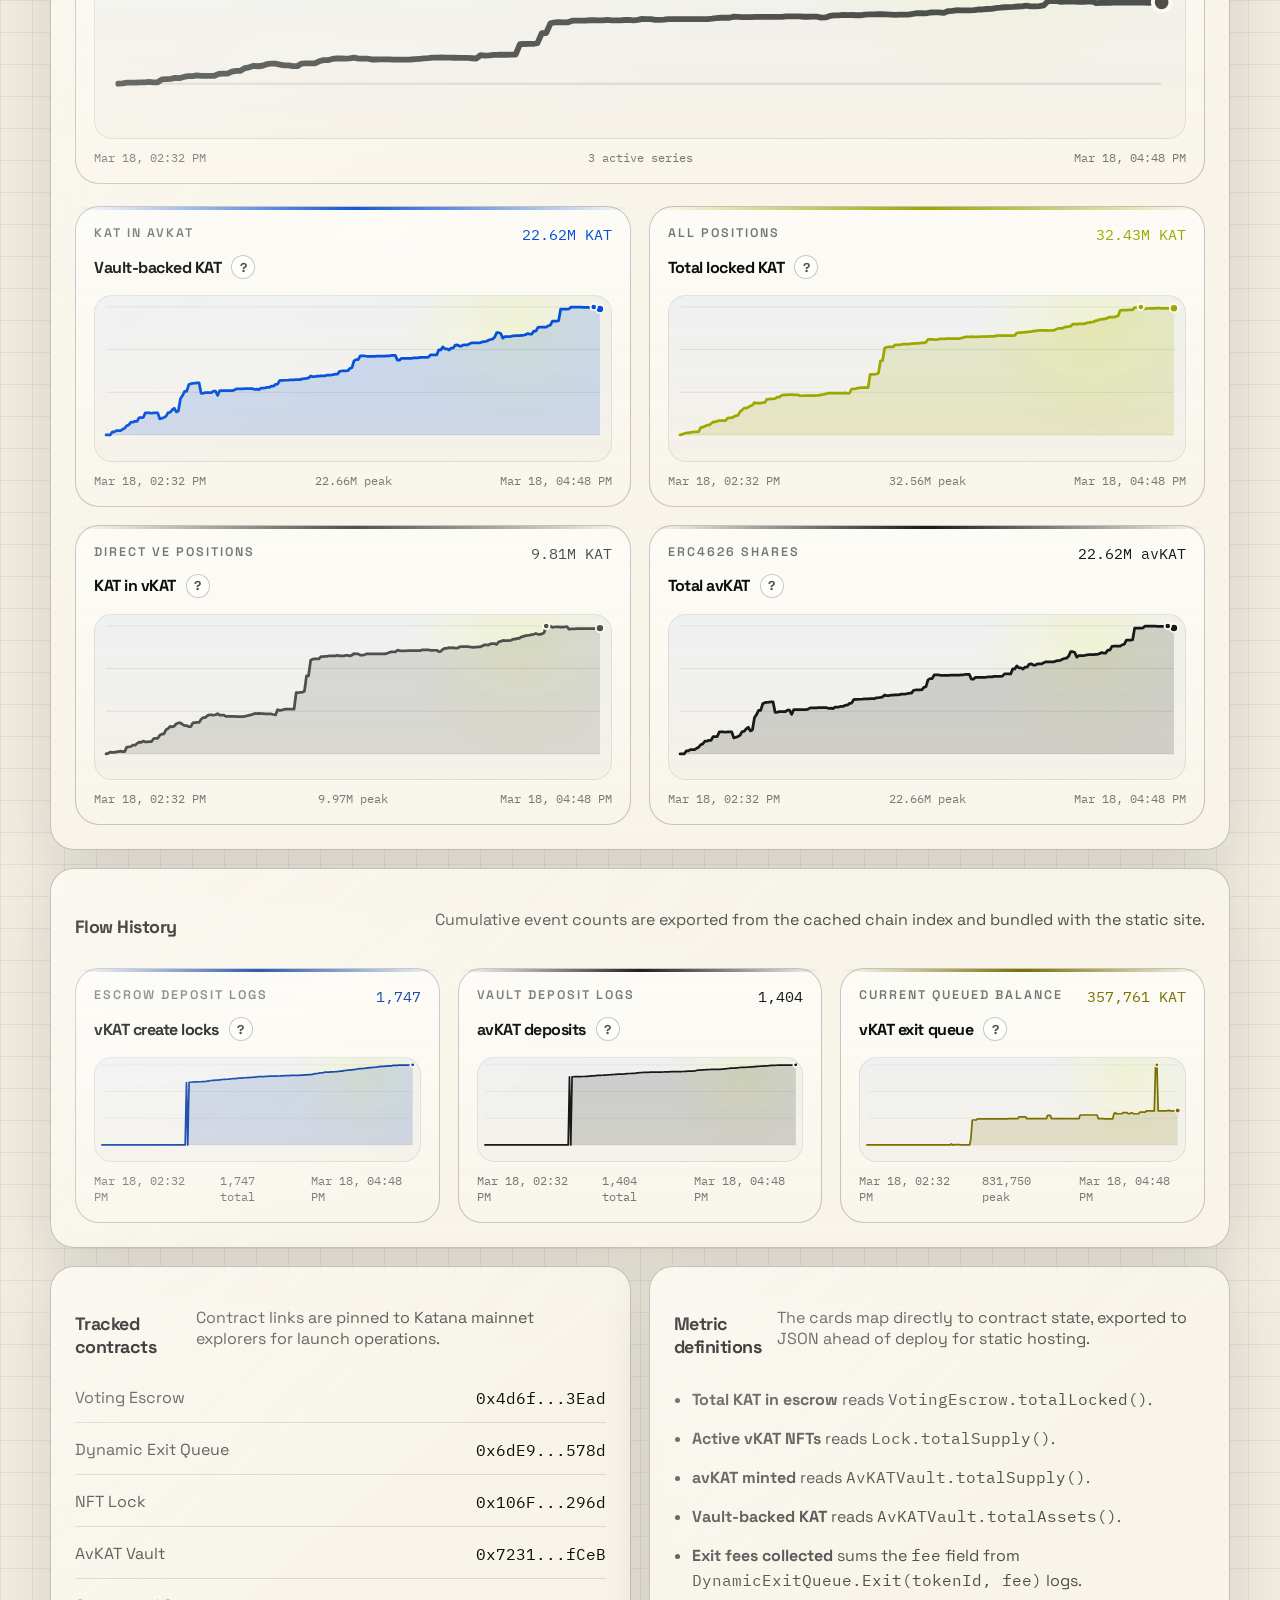
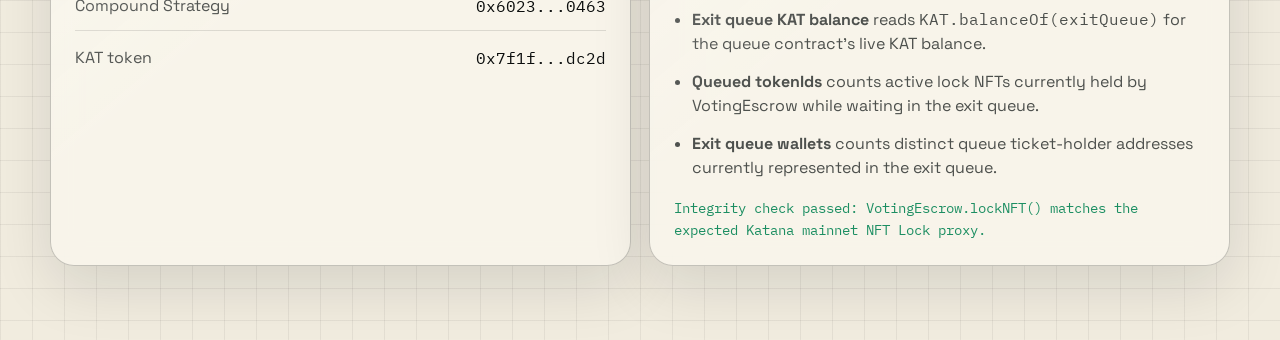
==== commit 6e93e61a: "refined" ====
--- a/static/index.html
+++ b/static/index.html
@@ -118,8 +118,16 @@
               <dd id="vaultAssetsValue">--</dd>
             </div>
             <div>
-              <dt>KAT outside avKAT vault</dt>
+              <dt>KAT in vKAT</dt>
               <dd id="externalLockedValue">--</dd>
+            </div>
+            <div>
+              <dt>Exit fees collected</dt>
+              <dd id="exitFeesCollectedValue">--</dd>
+            </div>
+            <div>
+              <dt>Exit queue KAT balance</dt>
+              <dd id="exitQueueFeeBalanceValue">--</dd>
             </div>
             <div>
               <dt>KAT per avKAT</dt>
@@ -155,7 +163,7 @@
               <dd id="queuedTokenIdsValue">--</dd>
             </div>
             <div>
-              <dt>Unique holders</dt>
+              <dt>Exit queue wallets</dt>
               <dd id="uniqueHolderCountValue">--</dd>
             </div>
             <div>
@@ -176,27 +184,90 @@
           <p>History is exported into static JSON during the build step and served directly from the site bundle.</p>
         </div>
 
+        <article class="chart-card chart-card-hero">
+          <div class="chart-card-header">
+            <div>
+              <p class="chart-kicker">Overlaid KAT positions</p>
+              <div class="chart-title-row">
+                <h3>KAT position overlay</h3>
+                <button
+                  class="tooltip-trigger"
+                  type="button"
+                  data-tooltip="Compares the three KAT-denominated position series over time. Use the toggle chips to turn each line on or off."
+                  aria-label="Explain KAT position overlay chart"
+                >
+                  ?
+                </button>
+              </div>
+            </div>
+            <p class="chart-current" id="katOverviewSummary">--</p>
+          </div>
+          <div class="chart-toggle-group" id="katOverviewLegend" aria-label="Toggle KAT series"></div>
+          <div class="chart-shell" id="katOverviewChart"></div>
+        </article>
+
         <div class="chart-grid chart-grid-wide">
           <article class="chart-card">
             <div class="chart-card-header">
               <div>
-                <p class="chart-kicker">Overlaid KAT positions</p>
-                <div class="chart-title-row">
-                  <h3>KAT position overlay</h3>
-                  <button
-                    class="tooltip-trigger"
-                    type="button"
-                    data-tooltip="Compares the three KAT-denominated position series over time. Use the toggle chips to turn each line on or off."
-                    aria-label="Explain KAT position overlay chart"
-                  >
-                    ?
-                  </button>
-                </div>
-              </div>
-              <p class="chart-current" id="katOverviewSummary">--</p>
-            </div>
-            <div class="chart-toggle-group" id="katOverviewLegend" aria-label="Toggle KAT series"></div>
-            <div class="chart-shell" id="katOverviewChart"></div>
+                <p class="chart-kicker">KAT in avKAT</p>
+                <div class="chart-title-row">
+                  <h3>Vault-backed KAT</h3>
+                  <button
+                    class="tooltip-trigger"
+                    type="button"
+                    data-tooltip="Historical snapshots of AvKATVault.totalAssets(), representing the KAT currently backing avKAT shares."
+                    aria-label="Explain vault-backed KAT chart"
+                  >
+                    ?
+                  </button>
+                </div>
+              </div>
+              <p class="chart-current" id="vaultAssetsChartValue">--</p>
+            </div>
+            <div class="chart-shell" id="vaultAssetsChart"></div>
+          </article>
+
+          <article class="chart-card">
+            <div class="chart-card-header">
+              <div>
+                <p class="chart-kicker">All positions</p>
+                <div class="chart-title-row">
+                  <h3>Total locked KAT</h3>
+                  <button
+                    class="tooltip-trigger"
+                    type="button"
+                    data-tooltip="Historical snapshots of VotingEscrow.totalLocked(), including avKAT’s master token and all other escrowed KAT."
+                    aria-label="Explain total locked KAT chart"
+                  >
+                    ?
+                  </button>
+                </div>
+              </div>
+              <p class="chart-current" id="totalLockedChartValue">--</p>
+            </div>
+            <div class="chart-shell" id="totalLockedChart"></div>
+          </article>
+
+          <article class="chart-card">
+            <div class="chart-card-header">
+              <div>
+                <p class="chart-kicker">Direct ve positions</p>
+                <div class="chart-title-row">
+                  <h3>KAT in vKAT</h3>
+                  <button
+                    class="tooltip-trigger"
+                    type="button"
+                    data-tooltip="Historical snapshots of total locked KAT minus the KAT backing avKAT, isolating direct vKAT positions."
+                    aria-label="Explain KAT in vKAT chart"
+                  >
+                    ?
+                  </button>
+                </div>
+              </div>
+              <p class="chart-current" id="externalLockedChartValue">--</p>
+            </div>
+            <div class="chart-shell" id="externalLockedChart"></div>
           </article>
 
           <article class="chart-card">
@@ -313,6 +384,16 @@
               </a>
             </div>
             <div class="contract-row">
+              <span class="contract-label">Dynamic Exit Queue</span>
+              <a
+                href="https://katanascan.com/address/0x6dE9cAAb658C744aD337Ca5d92D084c97ffF578d"
+                target="_blank"
+                rel="noreferrer"
+              >
+                0x6dE9...578d
+              </a>
+            </div>
+            <div class="contract-row">
               <span class="contract-label">NFT Lock</span>
               <a
                 id="lockNftLink"
@@ -355,8 +436,10 @@
             <li><strong>Active vKAT NFTs</strong> reads <code>Lock.totalSupply()</code>.</li>
             <li><strong>avKAT minted</strong> reads <code>AvKATVault.totalSupply()</code>.</li>
             <li><strong>Vault-backed KAT</strong> reads <code>AvKATVault.totalAssets()</code>.</li>
+            <li><strong>Exit fees collected</strong> sums the <code>fee</code> field from <code>DynamicExitQueue.Exit(tokenId, fee)</code> logs.</li>
+            <li><strong>Exit queue KAT balance</strong> reads <code>KAT.balanceOf(exitQueue)</code> for the queue contract’s live KAT balance.</li>
             <li><strong>Queued tokenIds</strong> counts active lock NFTs currently held by VotingEscrow while waiting in the exit queue.</li>
-            <li><strong>Unique holders</strong> counts current holder addresses, attributing queued positions back to their queue ticket holder.</li>
+            <li><strong>Exit queue wallets</strong> counts distinct queue ticket-holder addresses currently represented in the exit queue.</li>
           </ul>
           <p class="footnote" id="integrityNote">
             Integrity check pending: validating the escrow's reported lock NFT against the expected
